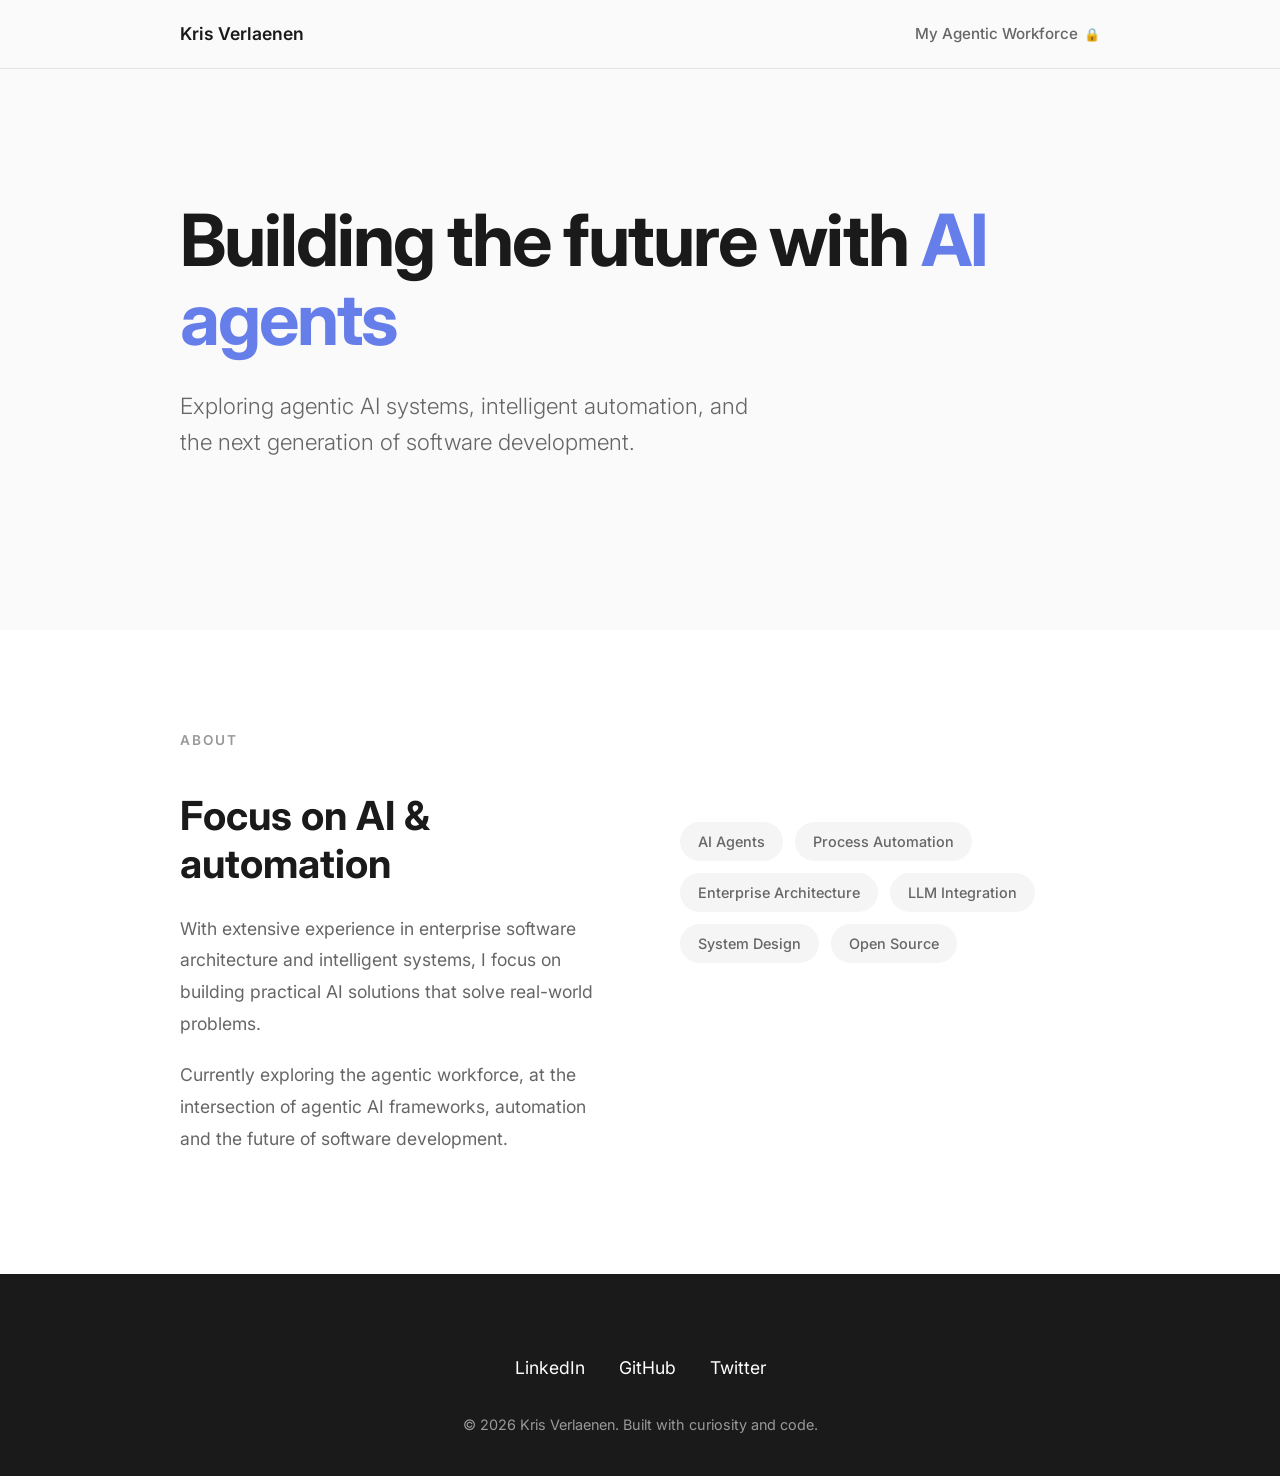
==== index.html @ 8ddb2090 "Rename home.html to index.html and add README - Rename home.html to index.html for standard web conv" ====
<!DOCTYPE html>
<html lang="en">
<head>
    <meta charset="UTF-8">
    <meta name="viewport" content="width=device-width, initial-scale=1.0">
    <title>Kris Verlaenen</title>
    <link href="https://fonts.googleapis.com/css2?family=Inter:wght@300;400;500;600;700&display=swap" rel="stylesheet">
    <style>
        * {
            margin: 0;
            padding: 0;
            box-sizing: border-box;
        }

        body {
            font-family: 'Inter', -apple-system, BlinkMacSystemFont, sans-serif;
            background: #fafafa;
            color: #1a1a1a;
            line-height: 1.6;
        }

        .container {
            max-width: 1000px;
            margin: 0 auto;
            padding: 0 40px;
        }

        /* Header */
        header {
            position: fixed;
            top: 0;
            left: 0;
            right: 0;
            background: rgba(250, 250, 250, 0.95);
            backdrop-filter: blur(10px);
            border-bottom: 1px solid #e5e5e5;
            z-index: 100;
        }

        .header-content {
            max-width: 1000px;
            margin: 0 auto;
            padding: 20px 40px;
            display: flex;
            justify-content: space-between;
            align-items: center;
        }

        .logo {
            font-size: 1.1em;
            font-weight: 600;
            color: #1a1a1a;
            text-decoration: none;
        }

        nav a {
            margin-left: 40px;
            text-decoration: none;
            color: #666;
            font-size: 0.95em;
            font-weight: 500;
            transition: color 0.3s;
            position: relative;
        }

        nav a:hover {
            color: #1a1a1a;
        }

        nav a::after {
            content: '';
            position: absolute;
            bottom: -4px;
            left: 0;
            width: 0;
            height: 2px;
            background: #1a1a1a;
            transition: width 0.3s;
        }

        nav a:hover::after {
            width: 100%;
        }

        /* Dropdown Menu */
        .dropdown {
            position: relative;
            display: inline-block;
            margin-left: 40px;
        }

        .dropdown-toggle {
            text-decoration: none;
            color: #666;
            font-size: 0.95em;
            font-weight: 500;
            cursor: pointer;
            display: flex;
            align-items: center;
            gap: 6px;
            transition: color 0.3s;
        }

        .dropdown-toggle:hover {
            color: #1a1a1a;
        }

        .lock-icon {
            font-size: 0.85em;
        }

        .dropdown-content {
            display: none;
            position: absolute;
            top: 100%;
            right: 0;
            margin-top: 10px;
            background: white;
            min-width: 200px;
            box-shadow: 0 8px 20px rgba(0,0,0,0.1);
            border-radius: 8px;
            border: 1px solid #e5e5e5;
            padding: 10px 0;
            z-index: 1000;
        }

        .dropdown-content.show {
            display: block;
        }

        .dropdown-content a {
            color: #666;
            padding: 12px 20px;
            text-decoration: none;
            display: block;
            margin: 0;
            font-size: 0.9em;
            transition: background 0.2s;
        }

        .dropdown-content a:hover {
            background: #f5f5f5;
            color: #1a1a1a;
        }

        .dropdown-content a::after {
            display: none;
        }

        /* Hero Section */
        .hero {
            padding: 200px 0 120px;
        }

        .hero h1 {
            font-size: 4.5em;
            font-weight: 700;
            line-height: 1.1;
            margin-bottom: 30px;
            letter-spacing: -2px;
        }

        .hero .highlight {
            color: #667eea;
        }

        .hero p {
            font-size: 1.4em;
            color: #666;
            max-width: 600px;
            margin-bottom: 50px;
            font-weight: 300;
        }

        .cta-buttons {
            display: flex;
            gap: 20px;
        }

        .btn {
            padding: 16px 40px;
            text-decoration: none;
            border-radius: 8px;
            font-weight: 600;
            font-size: 1em;
            transition: all 0.3s;
            display: inline-block;
        }

        .btn-primary {
            background: #1a1a1a;
            color: white;
        }

        .btn-primary:hover {
            background: #333;
            transform: translateY(-2px);
            box-shadow: 0 8px 20px rgba(0,0,0,0.15);
        }

        .btn-secondary {
            background: transparent;
            color: #1a1a1a;
            border: 2px solid #1a1a1a;
        }

        .btn-secondary:hover {
            background: #1a1a1a;
            color: white;
            transform: translateY(-2px);
        }

        /* About Section */
        .about {
            padding: 100px 0;
            background: white;
        }

        .section-title {
            font-size: 0.85em;
            text-transform: uppercase;
            letter-spacing: 2px;
            color: #999;
            margin-bottom: 40px;
            font-weight: 600;
        }

        .about-content {
            display: grid;
            grid-template-columns: 1fr 1fr;
            gap: 80px;
            align-items: start;
        }

        .about-text h2 {
            font-size: 2.5em;
            margin-bottom: 25px;
            font-weight: 700;
            line-height: 1.2;
        }

        .about-text p {
            font-size: 1.1em;
            color: #666;
            margin-bottom: 20px;
            line-height: 1.8;
        }

        .skills {
            display: flex;
            flex-wrap: wrap;
            gap: 12px;
            margin-top: 30px;
        }

        .skill-tag {
            padding: 8px 18px;
            background: #f5f5f5;
            border-radius: 20px;
            font-size: 0.9em;
            color: #666;
            font-weight: 500;
        }

        /* Projects Section */
        .projects {
            padding: 100px 0;
        }

        .project-grid {
            display: grid;
            grid-template-columns: 1fr 1fr;
            gap: 30px;
            margin-top: 50px;
        }

        .project-card {
            background: white;
            padding: 40px;
            border-radius: 12px;
            border: 1px solid #e5e5e5;
            transition: all 0.3s;
            text-decoration: none;
            color: inherit;
            display: block;
        }

        .project-card:hover {
            border-color: #667eea;
            transform: translateY(-4px);
            box-shadow: 0 12px 30px rgba(102, 126, 234, 0.15);
        }

        .project-icon {
            font-size: 2.5em;
            margin-bottom: 20px;
        }

        .project-card h3 {
            font-size: 1.5em;
            margin-bottom: 15px;
            font-weight: 600;
        }

        .project-card p {
            color: #666;
            font-size: 1em;
            line-height: 1.6;
        }

        .project-arrow {
            margin-top: 20px;
            color: #667eea;
            font-weight: 600;
            display: flex;
            align-items: center;
            gap: 8px;
        }

        /* Footer */
        footer {
            padding: 80px 0 40px;
            background: #1a1a1a;
            color: white;
            text-align: center;
        }

        footer p {
            color: #999;
            font-size: 0.9em;
        }

        .social-links {
            margin-bottom: 30px;
        }

        .social-links a {
            color: white;
            margin: 0 15px;
            text-decoration: none;
            font-size: 1.1em;
            transition: color 0.3s;
        }

        .social-links a:hover {
            color: #667eea;
        }

        @media (max-width: 768px) {
            .hero h1 {
                font-size: 2.8em;
            }

            .hero p {
                font-size: 1.1em;
            }

            .about-content {
                grid-template-columns: 1fr;
                gap: 40px;
            }

            .project-grid {
                grid-template-columns: 1fr;
            }

            .cta-buttons {
                flex-direction: column;
            }

            nav a {
                margin-left: 20px;
            }

            .container, .header-content {
                padding-left: 20px;
                padding-right: 20px;
            }
        }
    </style>
</head>
<body>
    <header>
        <div class="header-content">
            <a href="/" class="logo">Kris Verlaenen</a>
            <nav>
                <div class="dropdown">
                    <div class="dropdown-toggle" onclick="toggleDropdown()">
                        My Agentic Workforce
                        <span class="lock-icon">🔒</span>
                    </div>
                    <div class="dropdown-content" id="dropdownMenu">
                        <a href="#">Coming soon ...</a>
                    </div>
                </div>
            </nav>
        </div>
    </header>

    <section class="hero">
        <div class="container">
            <h1>Building the future with <span class="highlight">AI agents</span></h1>
            <p>Exploring agentic AI systems, intelligent automation, and the next generation of software development.</p>
        </div>
    </section>

    <section class="about">
        <div class="container">
            <div class="section-title">About</div>
            <div class="about-content">
                <div class="about-text">
                    <h2>Focus on AI & automation</h2>
                    <p>With extensive experience in enterprise software architecture and intelligent systems, I focus on building practical AI solutions that solve real-world problems.</p>
                    <p>Currently exploring the agentic workforce, at the intersection of agentic AI frameworks, automation and the future of software development.</p>
                </div>
                <div>
                    <div class="skills">
                        <span class="skill-tag">AI Agents</span>
                        <span class="skill-tag">Process Automation</span>
                        <span class="skill-tag">Enterprise Architecture</span>
                        <span class="skill-tag">LLM Integration</span>
                        <span class="skill-tag">System Design</span>
                        <span class="skill-tag">Open Source</span>
                    </div>
                </div>
            </div>
        </div>
    </section>

    <footer>
        <div class="container">
            <div class="social-links">
                <a href="https://www.linkedin.com/in/krisverlaenen/" target="_blank">LinkedIn</a>
                <a href="https://github.com/krisverlaenen" target="_blank">GitHub</a>
                <a href="https://twitter.com/krisverlaenen" target="_blank">Twitter</a>
            </div>
            <p>&copy; 2026 Kris Verlaenen. Built with curiosity and code.</p>
        </div>
    </footer>

    <script>
        function toggleDropdown() {
            document.getElementById("dropdownMenu").classList.toggle("show");
        }

        // Close dropdown when clicking outside
        window.onclick = function(event) {
            if (!event.target.matches('.dropdown-toggle') && !event.target.matches('.lock-icon')) {
                var dropdowns = document.getElementsByClassName("dropdown-content");
                for (var i = 0; i < dropdowns.length; i++) {
                    var openDropdown = dropdowns[i];
                    if (openDropdown.classList.contains('show')) {
                        openDropdown.classList.remove('show');
                    }
                }
            }
        }
    </script>
</body>
</html>
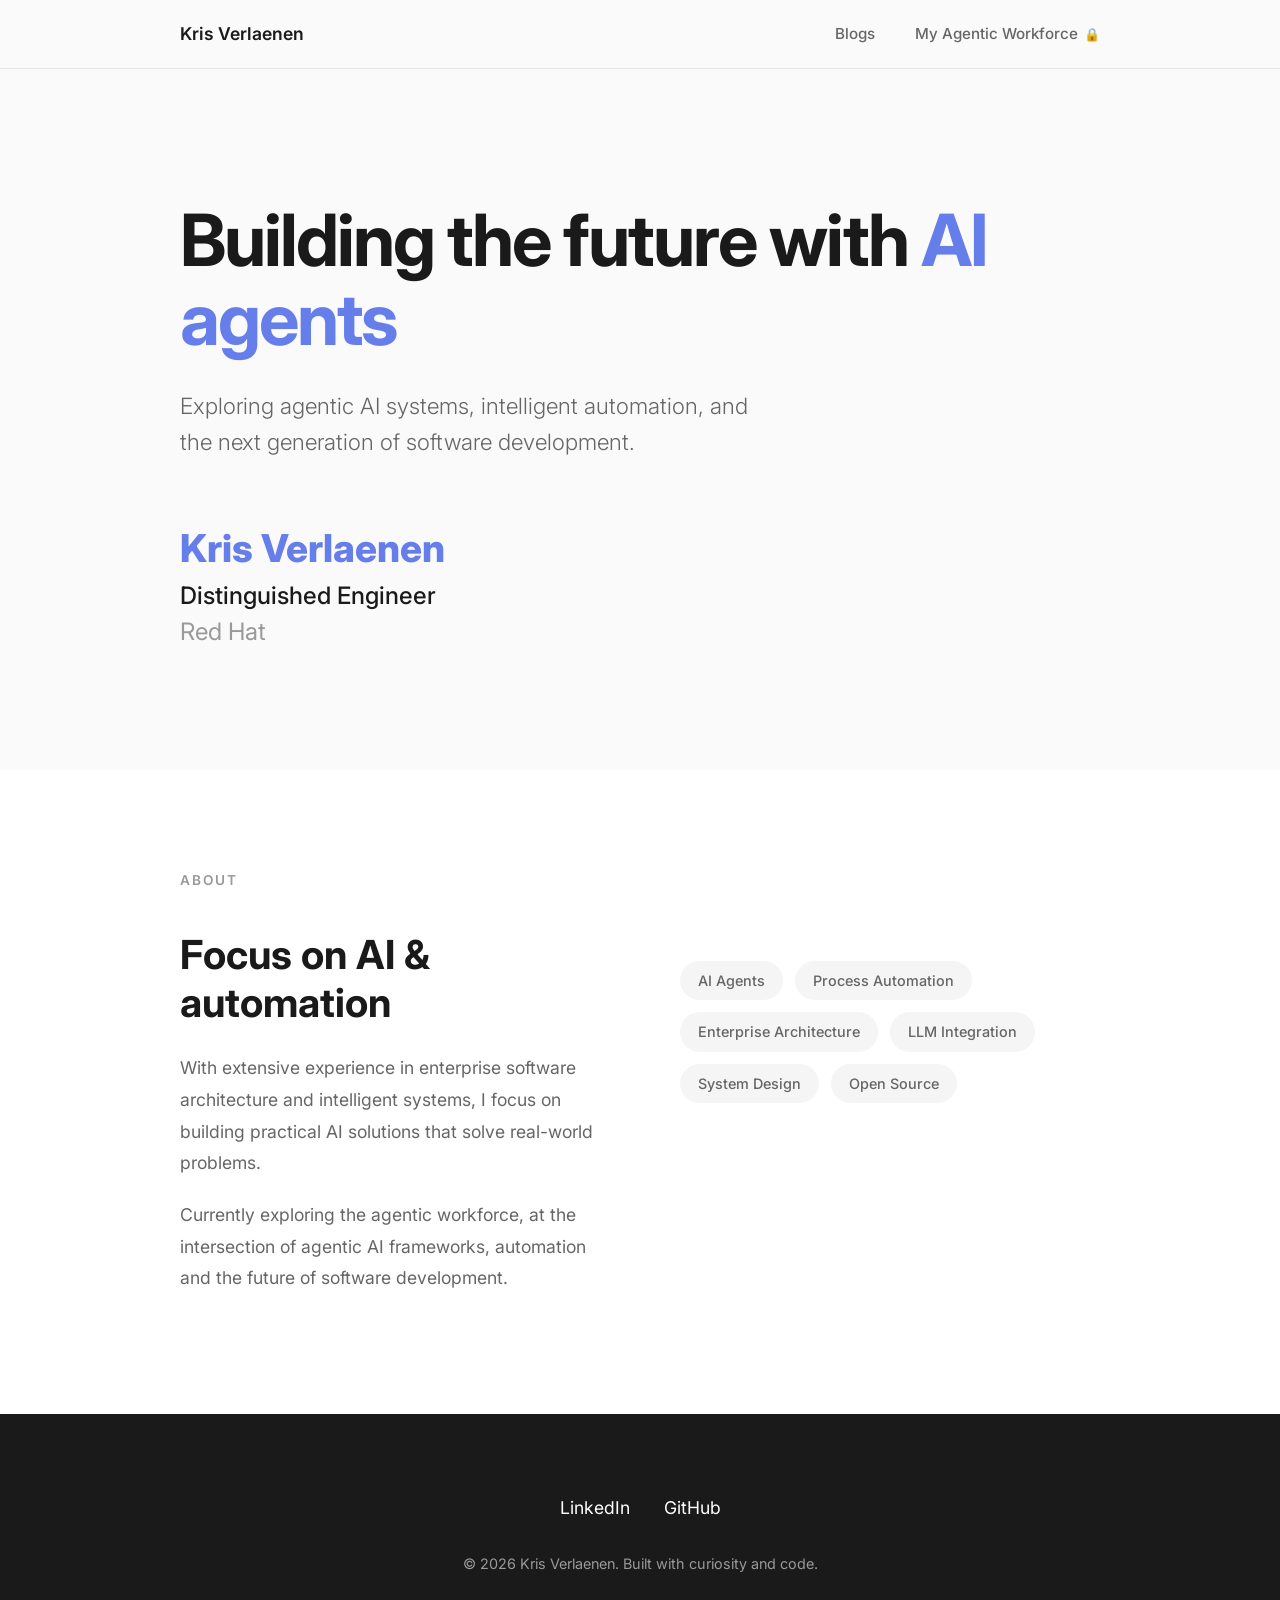
==== commit 1dd90707: "Reorganize blog structure and centralize templates - Move blog posts to blog/ folder with clean file" ====
--- a/index.html
+++ b/index.html
@@ -53,8 +53,16 @@
             text-decoration: none;
         }
 
+        nav {
+            display: flex;
+            align-items: center;
+        }
+
+        nav a, .dropdown {
+            margin-left: 40px;
+        }
+
         nav a {
-            margin-left: 40px;
             text-decoration: none;
             color: #666;
             font-size: 0.95em;
@@ -86,7 +94,6 @@
         .dropdown {
             position: relative;
             display: inline-block;
-            margin-left: 40px;
         }
 
         .dropdown-toggle {
@@ -105,9 +112,6 @@
             color: #1a1a1a;
         }
 
-        .lock-icon {
-            font-size: 0.85em;
-        }
 
         .dropdown-content {
             display: none;
@@ -147,6 +151,10 @@
             display: none;
         }
 
+        .lock-icon {
+            font-size: 0.85em;
+        }
+
         /* Hero Section */
         .hero {
             padding: 200px 0 120px;
@@ -170,6 +178,33 @@
             max-width: 600px;
             margin-bottom: 50px;
             font-weight: 300;
+        }
+
+        .hero .author-info {
+            font-size: 1.5em;
+            color: #999;
+            margin-top: 60px;
+            font-weight: 400;
+            line-height: 1.5;
+        }
+
+        .hero .author-info .name {
+            color: #667eea;
+            font-weight: 800;
+            display: block;
+            font-size: 1.6em;           
+        }
+
+        .hero .author-info .title {
+            color: #1a1a1a;
+            font-weight: 500;
+            display: block;
+        }
+
+        .hero .author-info .company {
+            color: #999;
+            font-weight: 400;
+            display: block;
         }
 
         .cta-buttons {
@@ -385,12 +420,20 @@
             <a href="/" class="logo">Kris Verlaenen</a>
             <nav>
                 <div class="dropdown">
-                    <div class="dropdown-toggle" onclick="toggleDropdown()">
+                    <div class="dropdown-toggle" onclick="toggleDropdown('blogsMenu')">
+                        Blogs
+                    </div>
+                    <div class="dropdown-content" id="blogsMenu">
+                        <a href="blog/part-1-what-is-agentic-workforce.html">Agentic Workforce</a>
+                    </div>
+                </div>
+                <div class="dropdown">
+                    <div class="dropdown-toggle" onclick="toggleDropdown('workforceMenu')">
                         My Agentic Workforce
                         <span class="lock-icon">🔒</span>
                     </div>
-                    <div class="dropdown-content" id="dropdownMenu">
-                        <a href="#">Coming soon ...</a>
+                    <div class="dropdown-content" id="workforceMenu">
+                        <a href="blog/part-1-what-is-agentic-workforce.html">Learn More</a>
                     </div>
                 </div>
             </nav>
@@ -401,6 +444,11 @@
         <div class="container">
             <h1>Building the future with <span class="highlight">AI agents</span></h1>
             <p>Exploring agentic AI systems, intelligent automation, and the next generation of software development.</p>
+            <div class="author-info">
+                <span class="name">Kris Verlaenen</span>
+                <span class="title">Distinguished Engineer</span>
+                <span class="company">Red Hat</span>
+            </div>
         </div>
     </section>
 
@@ -431,27 +479,34 @@
         <div class="container">
             <div class="social-links">
                 <a href="https://www.linkedin.com/in/krisverlaenen/" target="_blank">LinkedIn</a>
-                <a href="https://github.com/krisverlaenen" target="_blank">GitHub</a>
-                <a href="https://twitter.com/krisverlaenen" target="_blank">Twitter</a>
+                <a href="https://github.com/krisv" target="_blank">GitHub</a>
             </div>
             <p>&copy; 2026 Kris Verlaenen. Built with curiosity and code.</p>
         </div>
     </footer>
 
     <script>
-        function toggleDropdown() {
-            document.getElementById("dropdownMenu").classList.toggle("show");
+        function toggleDropdown(id) {
+            const menu = document.getElementById(id);
+            const allMenus = document.getElementsByClassName("dropdown-content");
+
+            // Close all other menus
+            for (let i = 0; i < allMenus.length; i++) {
+                if (allMenus[i].id !== id) {
+                    allMenus[i].classList.remove("show");
+                }
+            }
+
+            // Toggle the clicked menu
+            menu.classList.toggle("show");
         }
 
         // Close dropdown when clicking outside
         window.onclick = function(event) {
             if (!event.target.matches('.dropdown-toggle') && !event.target.matches('.lock-icon')) {
-                var dropdowns = document.getElementsByClassName("dropdown-content");
-                for (var i = 0; i < dropdowns.length; i++) {
-                    var openDropdown = dropdowns[i];
-                    if (openDropdown.classList.contains('show')) {
-                        openDropdown.classList.remove('show');
-                    }
+                const dropdowns = document.getElementsByClassName("dropdown-content");
+                for (let i = 0; i < dropdowns.length; i++) {
+                    dropdowns[i].classList.remove('show');
                 }
             }
         }
